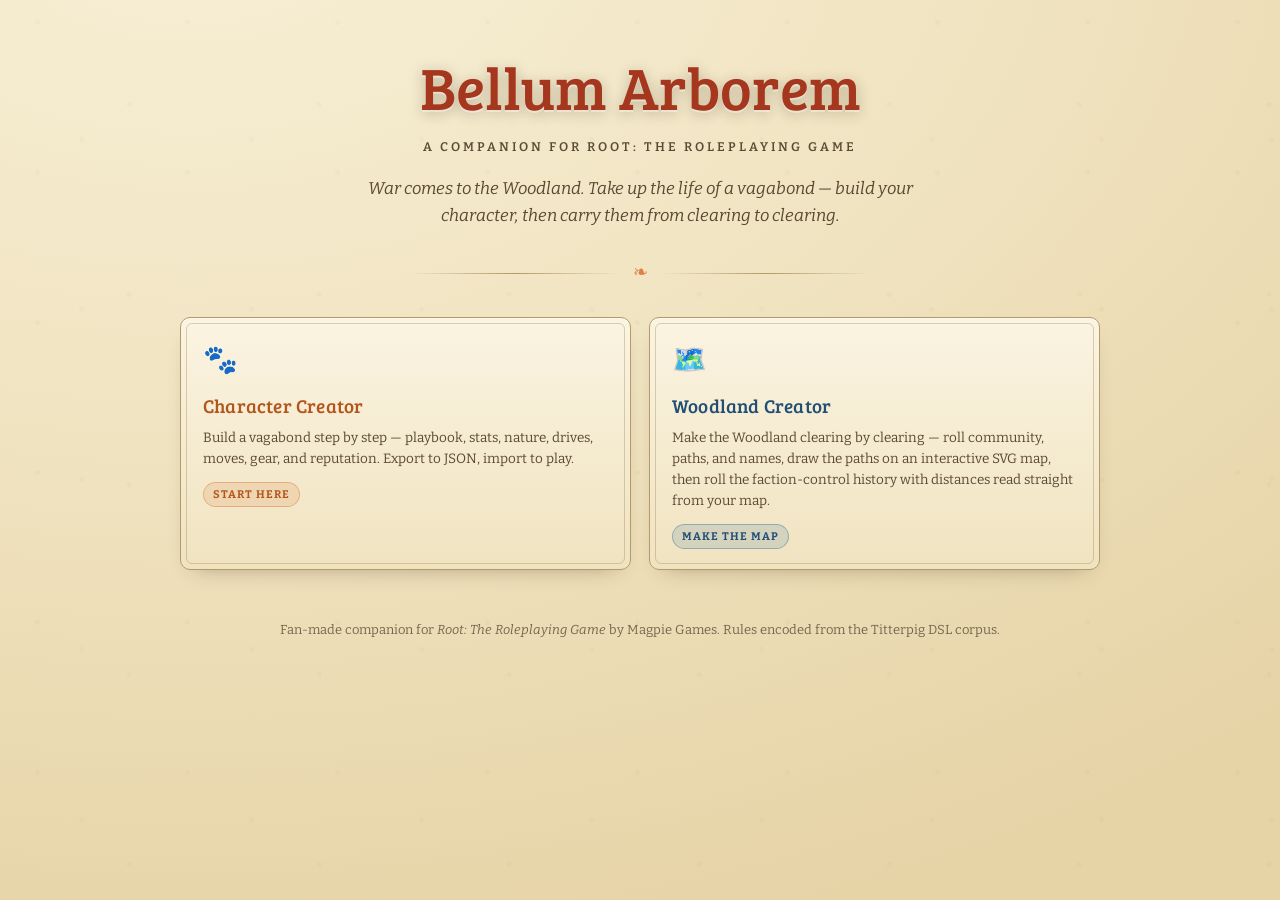
==== index.html @ 0b042b9a "Add interactive SVG map to the Woodland Creator The Map step now includes a draw-your-own map on an " ====
<!doctype html>
<html lang="en">
<head>
<meta charset="utf-8">
<meta name="viewport" content="width=device-width, initial-scale=1.0">
<title>Bellum Arborem — A Root Companion</title>
<link rel="stylesheet" href="css/app.css">
</head>
<body>
<div class="wrap">

  <header>
    <p class="crest">Bellum Arborem</p>
    <p class="subtitle">A companion for Root: The Roleplaying Game</p>
    <p class="blurb">War comes to the Woodland. Take up the life of a vagabond —
      build your character, then carry them from clearing to clearing.</p>
  </header>

  <div class="divider"><span>❧</span></div>

  <div class="grid">

    <a class="card selectable" href="character-creator.html">
      <span style="font-size:28px;display:block;margin-bottom:10px">🐾</span>
      <h3 style="margin:0 0 8px;color:var(--accent-dk)">Character Creator</h3>
      <p class="muted small" style="margin:0">Build a vagabond step by step — playbook, stats,
        nature, drives, moves, gear, and reputation. Export to JSON, import to play.</p>
      <span class="tag marquise" style="margin-top:12px">Start here</span>
    </a>

    <a class="card selectable" href="woodland-creator.html">
      <span style="font-size:28px;display:block;margin-bottom:10px">🗺️</span>
      <h3 style="margin:0 0 8px;color:var(--eyrie-dk)">Woodland Creator</h3>
      <p class="muted small" style="margin:0">Make the Woodland clearing by clearing — roll community,
        paths, and names, draw the paths on an interactive SVG map, then roll the faction-control
        history with distances read straight from your map.</p>
      <span class="tag eyrie" style="margin-top:12px">Make the map</span>
    </a>

  </div>

  <footer>
    <p>Fan-made companion for <em>Root: The Roleplaying Game</em> by Magpie Games.
       Rules encoded from the Titterpig DSL corpus.</p>
  </footer>

</div>
</body>
</html>
---- css/app.css ----
/* Bellum Arborem — Root-styled design system
   Warm storybook Woodland: cream parchment, woodcut ink, faction accents. */

@import url('https://fonts.googleapis.com/css2?family=Bree+Serif&family=Bitter:ital,wght@0,400;0,500;0,600;0,700;1,400;1,500&display=swap');

:root {
  /* Parchment & ink */
  --cream:        #f3e7c9;
  --cream-hi:     #f8f0dc;
  --cream-lo:     #e8d6ab;
  --card:         #fbf4e2;
  --card-lo:      #f0e3c0;
  --ink:          #34281a;
  --ink-soft:     #5b4a34;
  --ink-faint:    #8a7657;
  --line:         #b39a68;
  --line-soft:    #d8c398;

  /* Root faction colors (from the board game) */
  --marquise:     #d9722e;  /* Marquisate — orange */
  --marquise-dk:  #b3561c;
  --eyrie:        #2f6ea0;  /* Eyrie Dynasties — blue */
  --eyrie-dk:     #234f74;
  --alliance:     #4e7c3e;  /* Woodland Alliance — green */
  --alliance-dk:  #385d2c;
  --denizen:      #9a7b33;  /* Denizens — gold/tan */
  --vagabond:     #6b6357;  /* Vagabonds — grey */

  /* Accent roles */
  --accent:       var(--marquise);
  --accent-dk:    var(--marquise-dk);
  --teal:         #2f7d74;
  --rust:         #a6371f;
  --good:         #4e7c3e;
  --bad:          #a6371f;

  --shadow:       rgba(52, 34, 16, .28);
  --shadow-deep:  rgba(52, 34, 16, .45);

  --radius:       10px;
  --radius-sm:    6px;
  --maxw:         960px;
}

* { box-sizing: border-box; }
html, body { margin: 0; min-height: 100%; }

body {
  font-family: 'Bitter', Georgia, serif;
  color: var(--ink);
  background:
    radial-gradient(130% 120% at 15% -10%, #f7efd6 0%, #f0e3c0 50%, #e6d3a6 100%) fixed;
  min-height: 100vh;
  line-height: 1.55;
  -webkit-font-smoothing: antialiased;
}

/* Speckled parchment grain */
body::before {
  content: "";
  position: fixed; inset: 0; z-index: 0; pointer-events: none;
  background-image:
    radial-gradient(circle at 25% 15%, rgba(120,80,30,.05) 0 2px, transparent 3px),
    radial-gradient(circle at 68% 55%, rgba(90,60,20,.045) 0 2px, transparent 3px),
    radial-gradient(circle at 48% 82%, rgba(120,80,30,.045) 0 2px, transparent 3px);
  background-size: 150px 150px, 190px 190px, 170px 170px;
  opacity: .6; mix-blend-mode: multiply;
}

.wrap { position: relative; z-index: 1; max-width: var(--maxw); margin: 0 auto; padding: 40px 20px 90px; }

/* ---------- Typography ---------- */
h1, h2, h3, .display { font-family: 'Bree Serif', Georgia, serif; font-weight: 400; color: var(--ink); letter-spacing: .2px; }

.crest {
  font-family: 'Bree Serif', serif;
  font-size: clamp(38px, 7vw, 60px);
  color: var(--rust);
  text-align: center;
  text-shadow: 0 2px 0 rgba(255,255,255,.4), 0 3px 14px var(--shadow);
  margin: 0 0 4px;
}
.subtitle {
  font-family: 'Bitter', serif; font-weight: 600; letter-spacing: 3px;
  text-transform: uppercase; font-size: 12.5px; color: var(--ink-soft);
  text-align: center; margin: 0 0 20px;
}
.blurb { max-width: 620px; margin: 0 auto 8px; text-align: center; font-style: italic; color: var(--ink-soft); font-size: 17px; }

.eyebrow {
  font-family: 'Bitter', serif; font-weight: 700; font-size: 11px;
  letter-spacing: 2px; text-transform: uppercase; color: var(--accent-dk);
}

/* Woodcut divider */
.divider { display: flex; align-items: center; gap: 14px; margin: 30px auto; max-width: 460px; }
.divider::before, .divider::after {
  content: ""; flex: 1; height: 1px;
  background: linear-gradient(90deg, transparent, var(--line), transparent);
}
.divider span { font-size: 18px; color: var(--accent); opacity: .85; }

/* ---------- Panels & cards ---------- */
.panel {
  background: linear-gradient(180deg, var(--card) 0%, var(--card-lo) 100%);
  border: 1px solid var(--line);
  border-radius: var(--radius);
  box-shadow: 0 1px 0 rgba(255,255,255,.5) inset, 0 12px 26px -16px var(--shadow-deep);
  padding: 24px 26px;
}

.card {
  position: relative; display: block; text-decoration: none; color: inherit;
  background: linear-gradient(180deg, var(--card) 0%, var(--card-lo) 100%);
  border: 1px solid var(--line); border-radius: var(--radius);
  padding: 20px 22px;
  box-shadow: 0 1px 0 rgba(255,255,255,.45) inset, 0 10px 22px -15px var(--shadow-deep);
  transition: transform .14s ease, box-shadow .14s ease, border-color .14s ease;
}
.card::before {
  content: ""; position: absolute; inset: 5px; border: 1px solid rgba(140,110,60,.3);
  border-radius: calc(var(--radius) - 4px); pointer-events: none;
}
.card.selectable { cursor: pointer; }
.card.selectable:hover { transform: translateY(-3px); border-color: var(--accent); box-shadow: 0 1px 0 rgba(255,255,255,.55) inset, 0 16px 28px -14px var(--shadow-deep); }
.card.selected { border-color: var(--accent); box-shadow: 0 0 0 2px var(--accent) inset, 0 12px 24px -14px var(--shadow-deep); }
.card.selected::after {
  content: "✓"; position: absolute; top: 10px; right: 12px;
  font-family: 'Bree Serif', serif; color: var(--accent-dk); font-size: 18px;
}

.grid { display: grid; grid-template-columns: repeat(auto-fit, minmax(250px, 1fr)); gap: 18px; }

/* ---------- Buttons ---------- */
.btn {
  font-family: 'Bitter', serif; font-weight: 600; font-size: 15px;
  color: var(--cream-hi); background: linear-gradient(180deg, var(--accent) 0%, var(--accent-dk) 100%);
  border: 1px solid var(--accent-dk); border-radius: var(--radius-sm);
  padding: 10px 20px; cursor: pointer;
  box-shadow: 0 1px 0 rgba(255,255,255,.25) inset, 0 6px 14px -8px var(--shadow-deep);
  transition: filter .12s ease, transform .12s ease;
}
.btn:hover { filter: brightness(1.06); }
.btn:active { transform: translateY(1px); }
.btn:disabled { opacity: .45; cursor: not-allowed; filter: none; }
.btn.ghost { background: transparent; color: var(--ink); border-color: var(--line); box-shadow: none; }
.btn.ghost:hover { background: rgba(0,0,0,.04); }
.btn.small { padding: 6px 13px; font-size: 13.5px; }

/* ---------- Form controls ---------- */
label.field { display: block; margin: 0 0 14px; }
label.field > .lbl { display: block; font-family: 'Bitter', serif; font-weight: 700; font-size: 12px; letter-spacing: 1px; text-transform: uppercase; color: var(--ink-soft); margin-bottom: 5px; }
input[type=text], textarea, select {
  width: 100%; font-family: 'Bitter', serif; font-size: 15px; color: var(--ink);
  background: var(--cream-hi); border: 1px solid var(--line); border-radius: var(--radius-sm);
  padding: 9px 12px;
}
textarea { resize: vertical; min-height: 60px; line-height: 1.5; }
input:focus, textarea:focus, select:focus { outline: none; border-color: var(--accent); box-shadow: 0 0 0 2px rgba(217,114,46,.25); }

/* Chips / tags */
.tag {
  display: inline-block; font-family: 'Bitter', serif; font-size: 11px; font-weight: 700;
  letter-spacing: 1px; text-transform: uppercase; padding: 3px 9px; border-radius: 20px;
  background: rgba(154,123,51,.16); color: var(--denizen); border: 1px solid rgba(154,123,51,.35);
}
.tag.marquise { background: rgba(217,114,46,.15); color: var(--marquise-dk); border-color: rgba(217,114,46,.4); }
.tag.eyrie    { background: rgba(47,110,160,.15); color: var(--eyrie-dk); border-color: rgba(47,110,160,.4); }
.tag.alliance { background: rgba(78,124,62,.15); color: var(--alliance-dk); border-color: rgba(78,124,62,.4); }
.tag.vagabond { background: rgba(107,99,87,.15); color: var(--vagabond); border-color: rgba(107,99,87,.4); }

/* Stat pips */
.stat-row { display: flex; flex-wrap: wrap; gap: 12px; }
.stat {
  flex: 1 1 120px; text-align: center; padding: 12px 8px;
  background: var(--cream-hi); border: 1px solid var(--line); border-radius: var(--radius-sm);
}
.stat .name { font-family: 'Bitter', serif; font-weight: 700; font-size: 11px; letter-spacing: 1.5px; text-transform: uppercase; color: var(--ink-soft); }
.stat .val { font-family: 'Bree Serif', serif; font-size: 30px; color: var(--rust); line-height: 1.1; }
.stat .val.pos::before { content: "+"; }

footer { text-align: center; margin-top: 50px; font-size: 13px; color: var(--ink-soft); opacity: .8; }
footer a { color: var(--teal); }

.muted { color: var(--ink-soft); }
.small { font-size: 13.5px; }
.center { text-align: center; }
.hidden { display: none !important; }
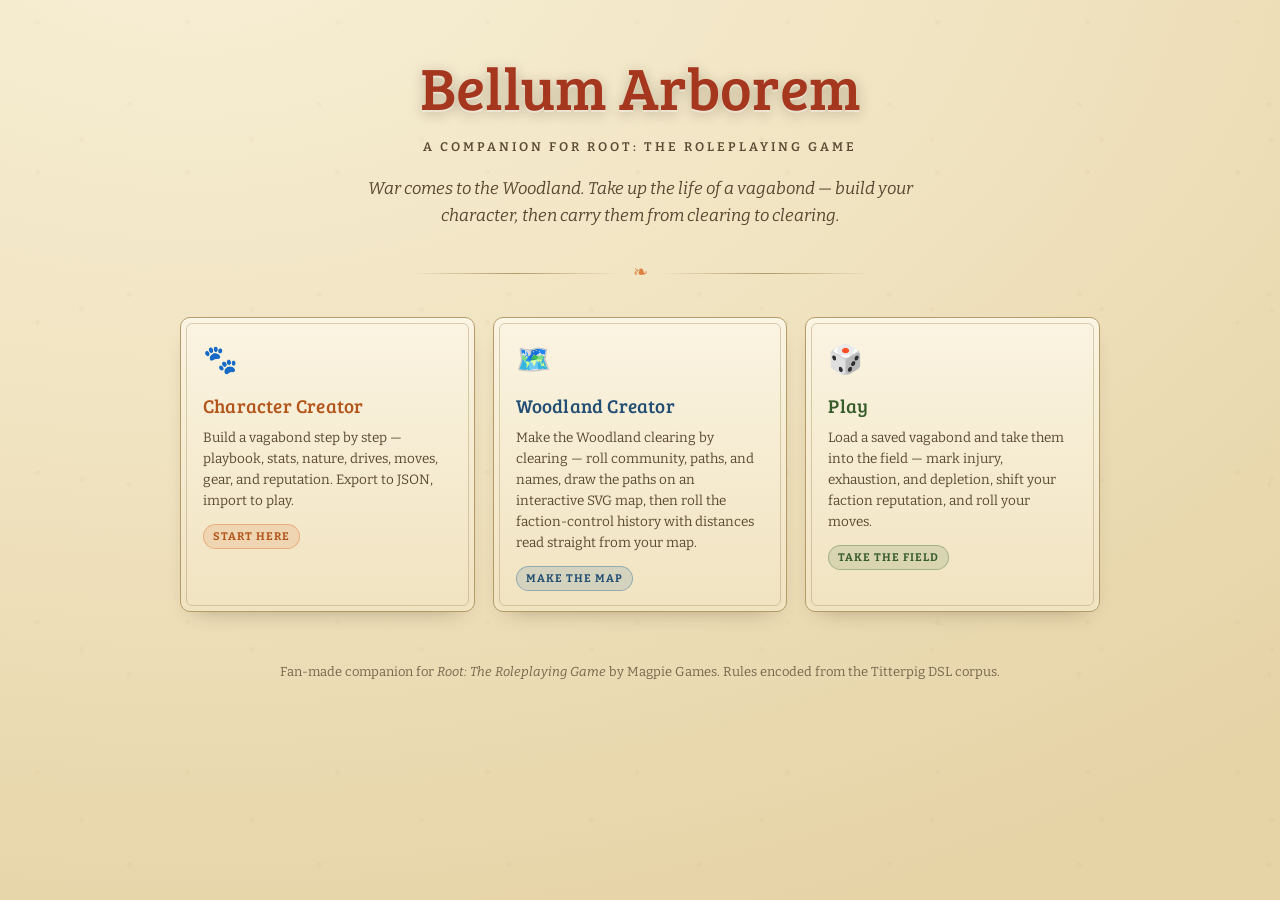
==== commit 145058b3: "Add Play mode — take a loaded vagabond into the field New section (play.html + js/play.js): load a c" ====
--- a/index.html
+++ b/index.html
@@ -37,6 +37,14 @@
       <span class="tag eyrie" style="margin-top:12px">Make the map</span>
     </a>
 
+    <a class="card selectable" href="play.html">
+      <span style="font-size:28px;display:block;margin-bottom:10px">🎲</span>
+      <h3 style="margin:0 0 8px;color:var(--alliance-dk)">Play</h3>
+      <p class="muted small" style="margin:0">Load a saved vagabond and take them into the field — mark
+        injury, exhaustion, and depletion, shift your faction reputation, and roll your moves.</p>
+      <span class="tag alliance" style="margin-top:12px">Take the field</span>
+    </a>
+
   </div>
 
   <footer>
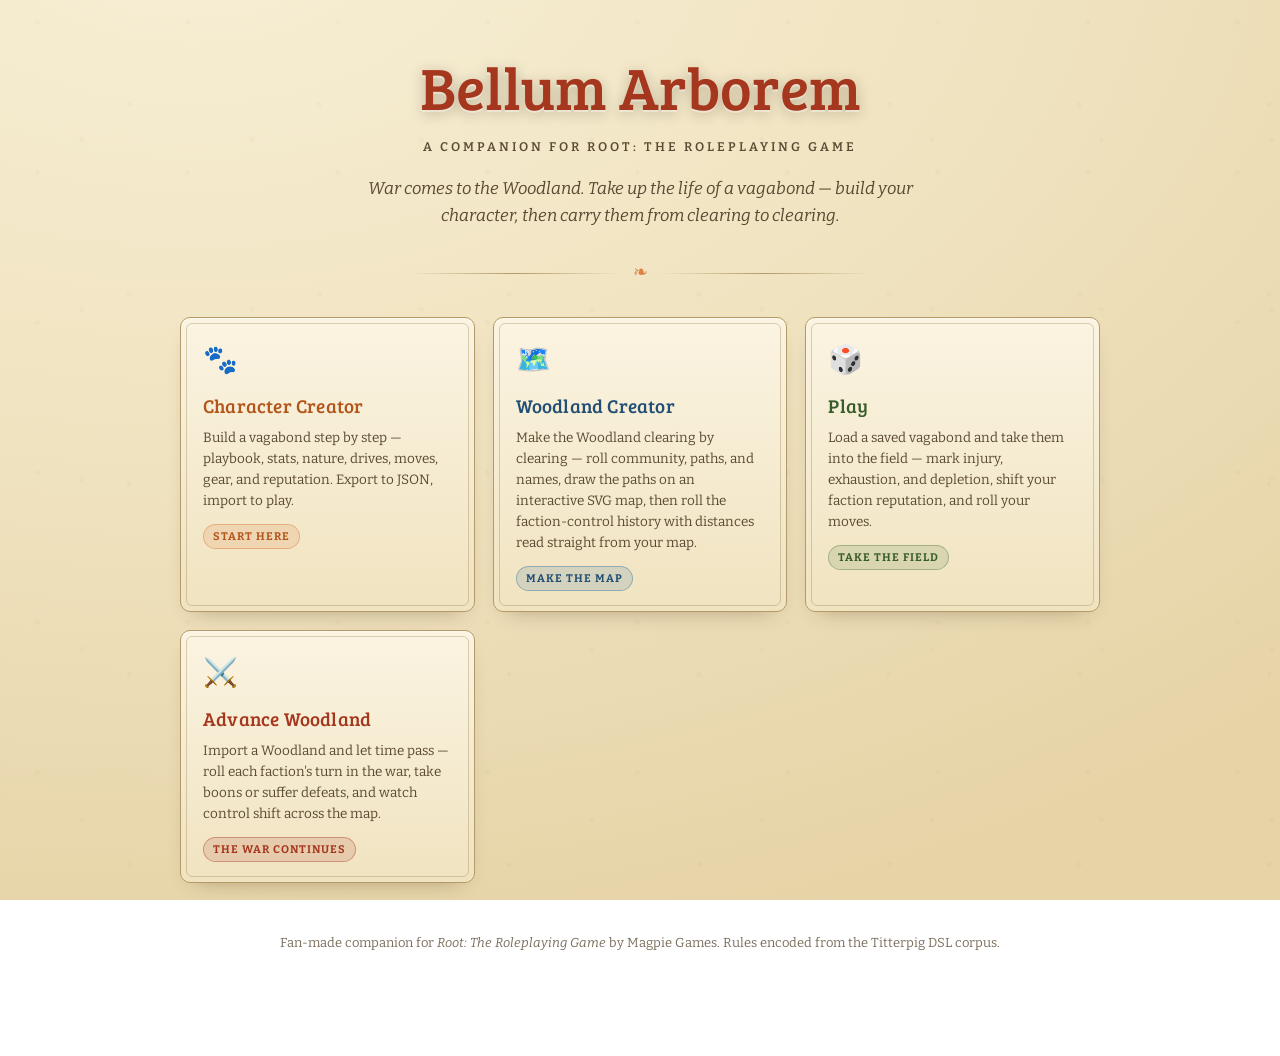
==== commit a887db93: "Add Advance Woodland — the "time passes" war loop New section (advance-woodland.html + js/advance.js" ====
--- a/index.html
+++ b/index.html
@@ -45,6 +45,14 @@
       <span class="tag alliance" style="margin-top:12px">Take the field</span>
     </a>
 
+    <a class="card selectable" href="advance-woodland.html">
+      <span style="font-size:28px;display:block;margin-bottom:10px">⚔️</span>
+      <h3 style="margin:0 0 8px;color:var(--rust)">Advance Woodland</h3>
+      <p class="muted small" style="margin:0">Import a Woodland and let time pass — roll each faction's
+        turn in the war, take boons or suffer defeats, and watch control shift across the map.</p>
+      <span class="tag" style="margin-top:12px;background:rgba(166,55,31,.14);color:var(--rust);border-color:rgba(166,55,31,.4)">The war continues</span>
+    </a>
+
   </div>
 
   <footer>
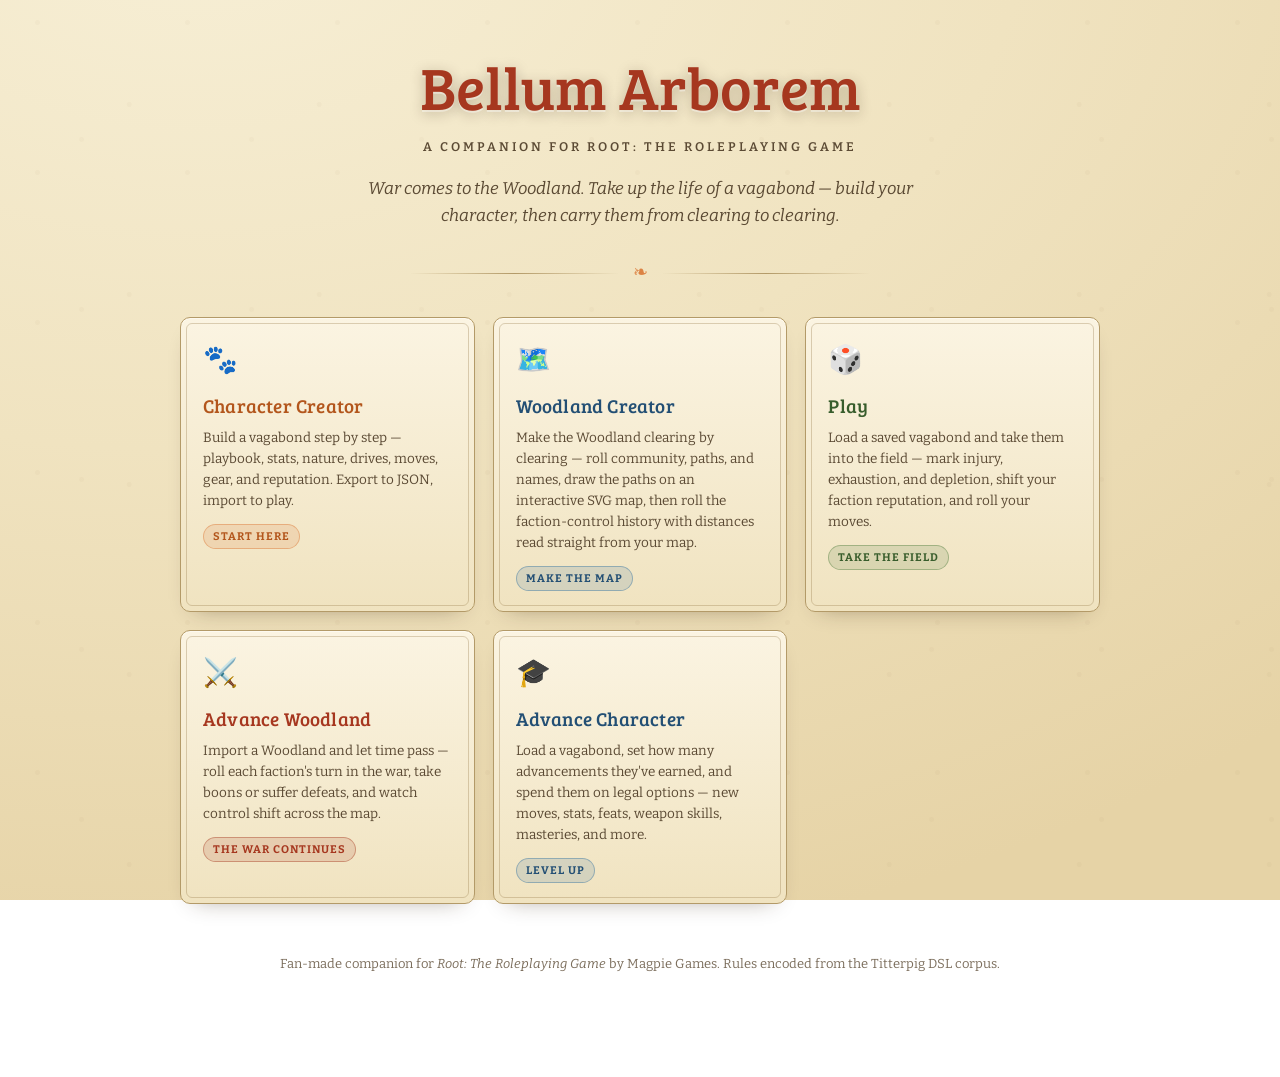
==== commit b0548105: "Add Advance Character section New section (advance-character.html + js/advchar.js): load a character" ====
--- a/index.html
+++ b/index.html
@@ -53,6 +53,14 @@
       <span class="tag" style="margin-top:12px;background:rgba(166,55,31,.14);color:var(--rust);border-color:rgba(166,55,31,.4)">The war continues</span>
     </a>
 
+    <a class="card selectable" href="advance-character.html">
+      <span style="font-size:28px;display:block;margin-bottom:10px">🎓</span>
+      <h3 style="margin:0 0 8px;color:var(--eyrie-dk)">Advance Character</h3>
+      <p class="muted small" style="margin:0">Load a vagabond, set how many advancements they've earned,
+        and spend them on legal options — new moves, stats, feats, weapon skills, masteries, and more.</p>
+      <span class="tag eyrie" style="margin-top:12px">Level up</span>
+    </a>
+
   </div>
 
   <footer>
--- a/css/app.css
+++ b/css/app.css
@@ -172,12 +172,35 @@
 /* Stat pips */
 .stat-row { display: flex; flex-wrap: wrap; gap: 12px; }
 .stat {
-  flex: 1 1 120px; text-align: center; padding: 12px 8px;
+  position: relative; flex: 1 1 120px; text-align: center; padding: 12px 8px;
   background: var(--cream-hi); border: 1px solid var(--line); border-radius: var(--radius-sm);
 }
 .stat .name { font-family: 'Bitter', serif; font-weight: 700; font-size: 11px; letter-spacing: 1.5px; text-transform: uppercase; color: var(--ink-soft); }
 .stat .val { font-family: 'Bree Serif', serif; font-size: 30px; color: var(--rust); line-height: 1.1; }
 .stat .val.pos::before { content: "+"; }
+.stat.selectable { cursor: pointer; transition: border-color .12s ease, box-shadow .12s ease; }
+.stat.selectable:hover { border-color: var(--accent); }
+.stat.selected { border-color: var(--accent); box-shadow: 0 0 0 2px var(--accent) inset; }
+.stat.disabled { opacity: .5; cursor: not-allowed; }
+
+/* Suggestion chips (Identity) */
+.chips { display: flex; flex-wrap: wrap; gap: 6px; margin: 0 0 7px; }
+.chip {
+  font-family: 'Bitter', serif; font-size: 12.5px; color: var(--ink-soft);
+  background: var(--cream-hi); border: 1px solid var(--line); border-radius: 20px;
+  padding: 4px 11px; cursor: pointer; transition: background .1s ease, border-color .1s ease, color .1s ease;
+}
+.chip:hover { background: #fbf0dd; border-color: var(--accent); color: var(--accent-dk); }
+
+/* Connection blocks */
+.conn { border: 1px solid var(--line-soft); border-radius: var(--radius-sm); background: var(--cream-hi); padding: 12px 14px; }
+.conn-name { font-family: 'Bree Serif', serif; font-size: 15px; color: var(--accent-dk); }
+.conn-prompt { margin: 3px 0 8px; font-size: 14px; line-height: 1.45; color: var(--ink-soft); }
+.stat .boost-tag {
+  position: absolute; top: 4px; right: 6px; font-family: 'Bitter', serif; font-weight: 700; font-size: 11px;
+  color: var(--alliance-dk); background: rgba(78,124,62,.18); border: 1px solid rgba(78,124,62,.4);
+  border-radius: 10px; padding: 1px 6px;
+}
 
 footer { text-align: center; margin-top: 50px; font-size: 13px; color: var(--ink-soft); opacity: .8; }
 footer a { color: var(--teal); }
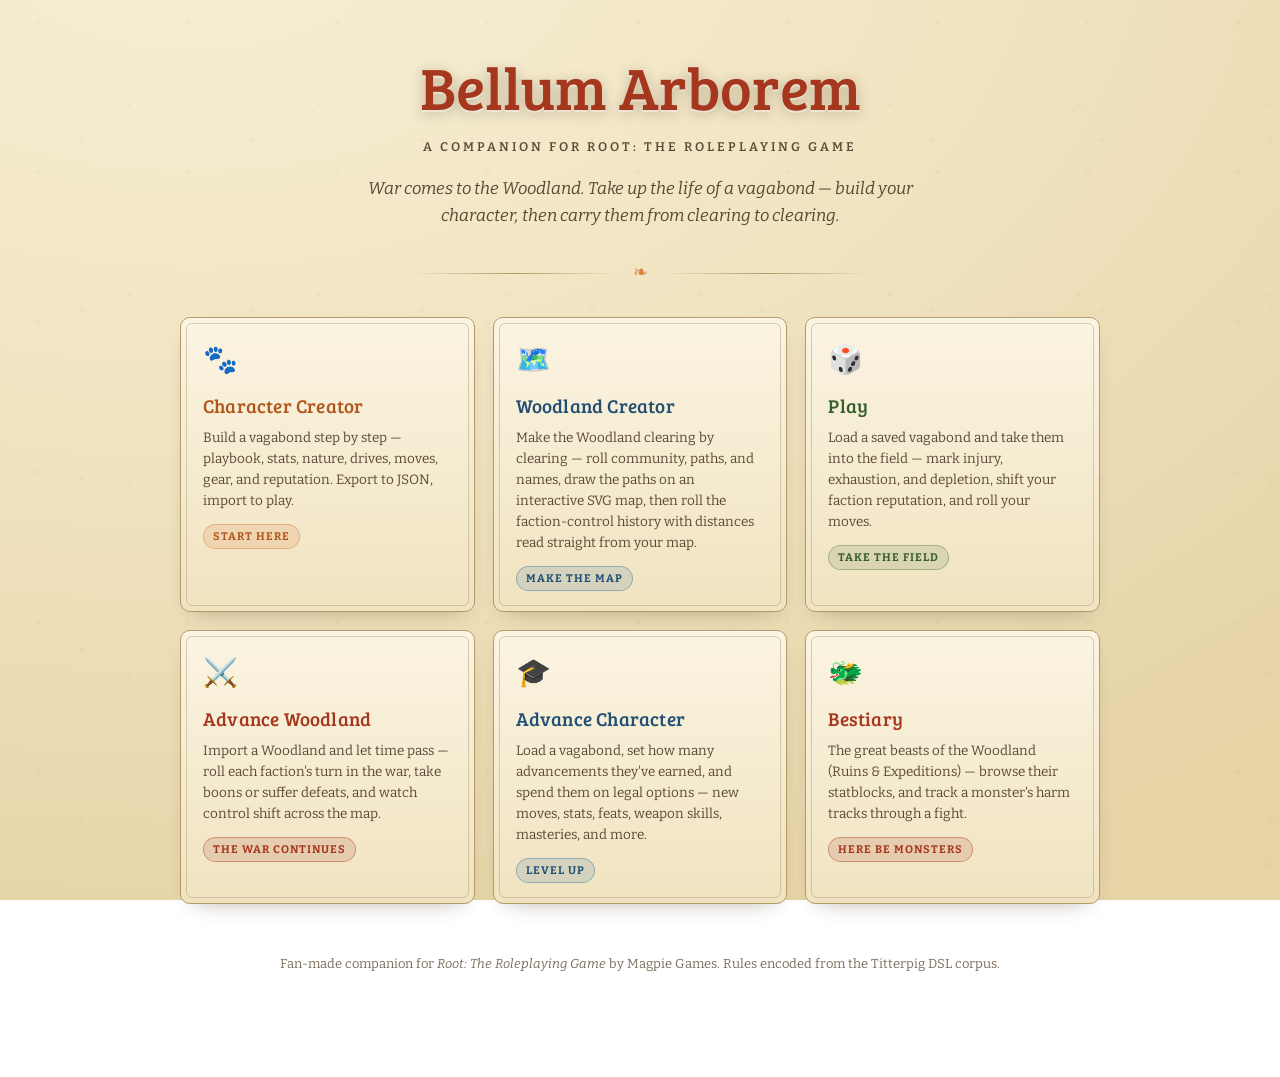
==== commit d011b6fd: "Add Bestiary section (B3) New standalone section (bestiary.html + js/bestiary.js): the ten Ruins & E" ====
--- a/index.html
+++ b/index.html
@@ -61,6 +61,14 @@
       <span class="tag eyrie" style="margin-top:12px">Level up</span>
     </a>
 
+    <a class="card selectable" href="bestiary.html">
+      <span style="font-size:28px;display:block;margin-bottom:10px">🐲</span>
+      <h3 style="margin:0 0 8px;color:var(--rust)">Bestiary</h3>
+      <p class="muted small" style="margin:0">The great beasts of the Woodland (Ruins & Expeditions) — browse
+        their statblocks, and track a monster's harm tracks through a fight.</p>
+      <span class="tag" style="margin-top:12px;background:rgba(166,55,31,.14);color:var(--rust);border-color:rgba(166,55,31,.4)">Here be monsters</span>
+    </a>
+
   </div>
 
   <footer>
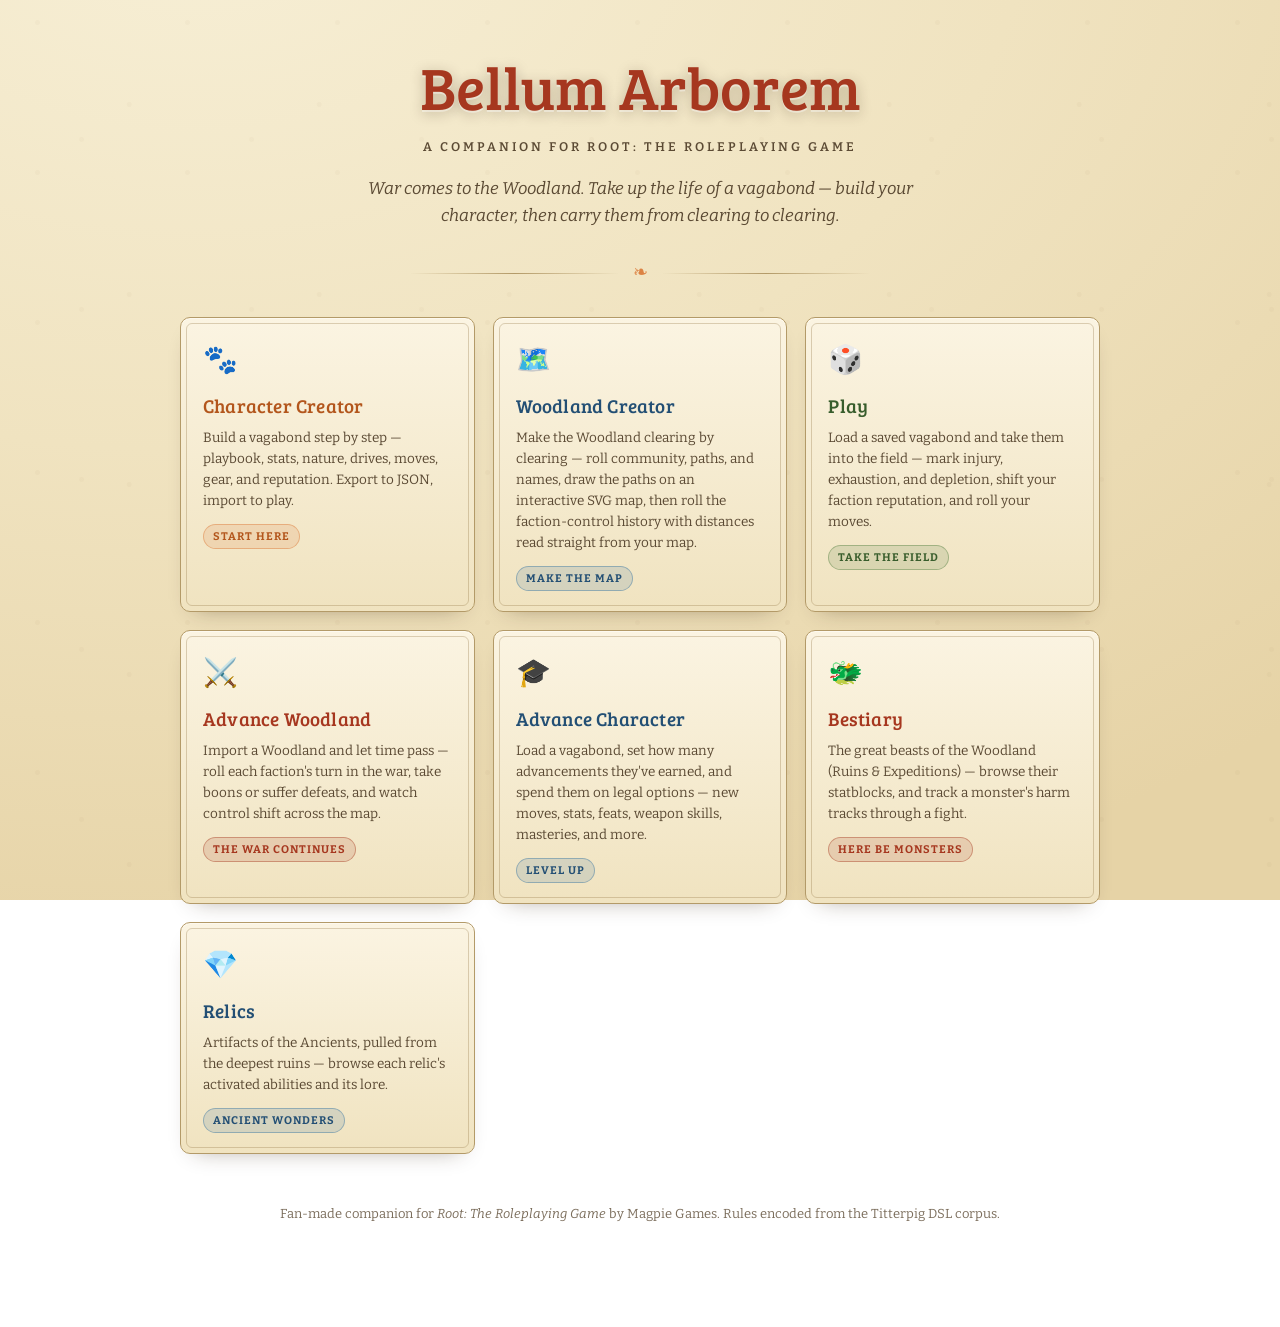
==== commit c55d4472: "Add Relics section (B4) New standalone reference (relics.html + js/relics.js): the five Ruins & Expe" ====
--- a/index.html
+++ b/index.html
@@ -69,6 +69,14 @@
       <span class="tag" style="margin-top:12px;background:rgba(166,55,31,.14);color:var(--rust);border-color:rgba(166,55,31,.4)">Here be monsters</span>
     </a>
 
+    <a class="card selectable" href="relics.html">
+      <span style="font-size:28px;display:block;margin-bottom:10px">💎</span>
+      <h3 style="margin:0 0 8px;color:var(--eyrie-dk)">Relics</h3>
+      <p class="muted small" style="margin:0">Artifacts of the Ancients, pulled from the deepest ruins —
+        browse each relic's activated abilities and its lore.</p>
+      <span class="tag eyrie" style="margin-top:12px">Ancient wonders</span>
+    </a>
+
   </div>
 
   <footer>
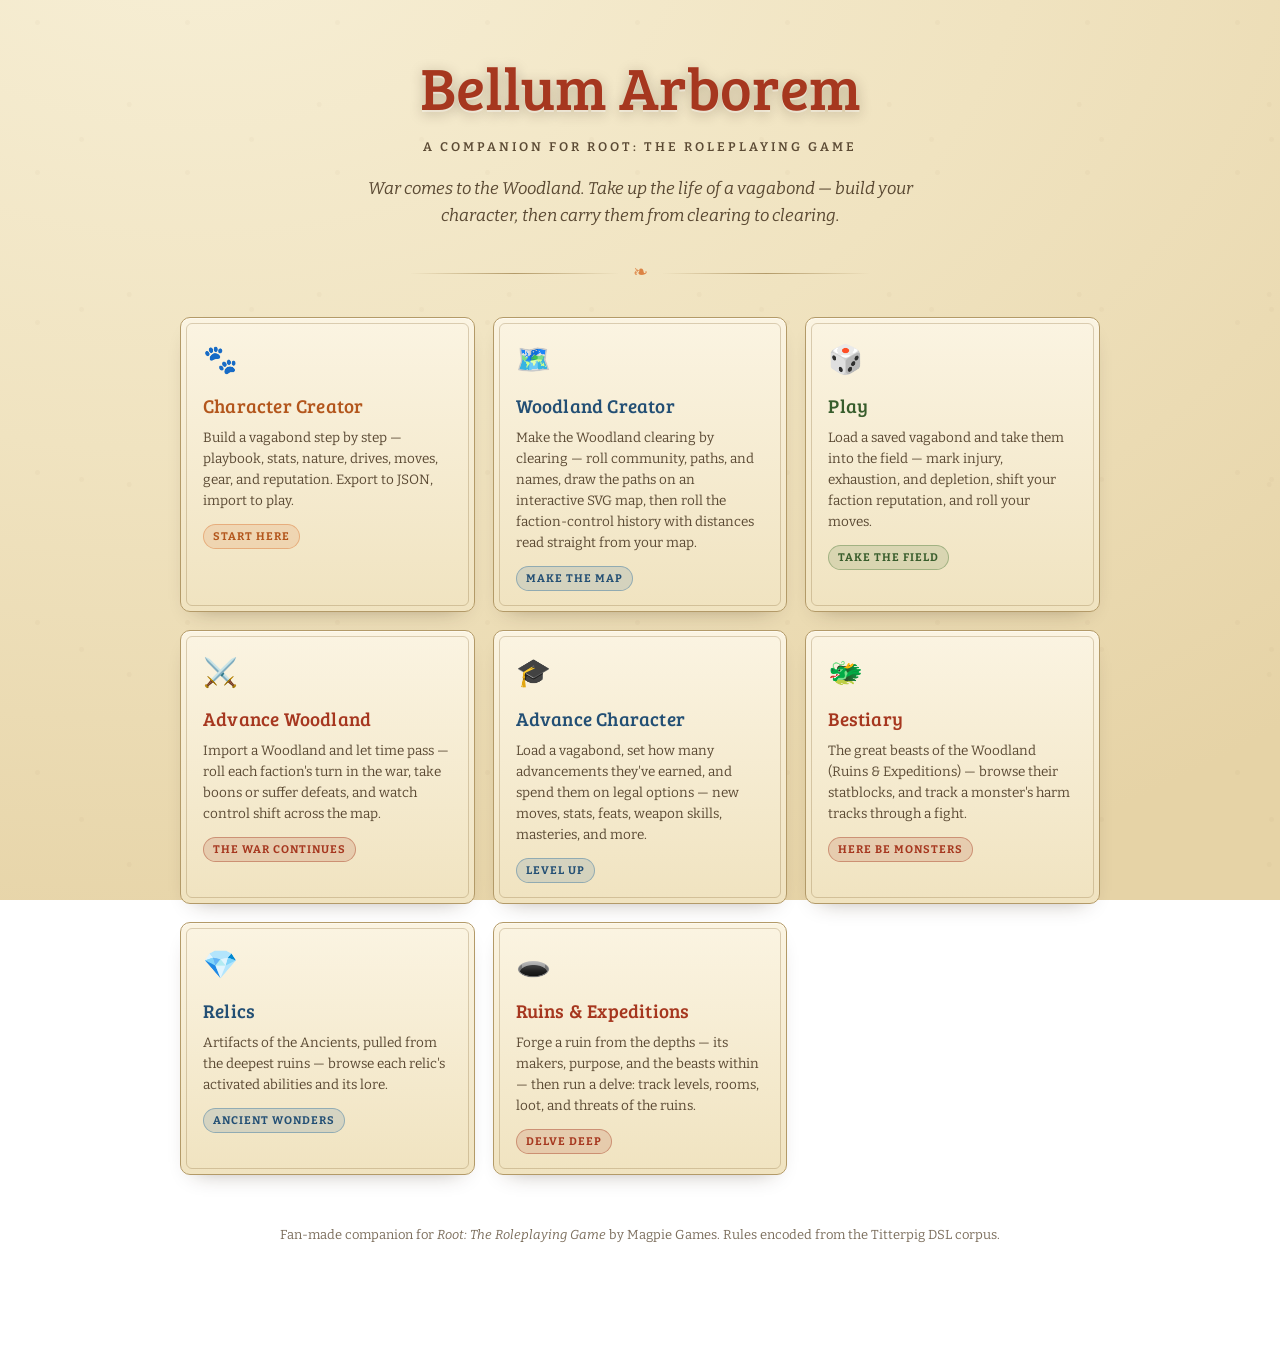
==== commit 118558b7: "B5: Ruins & Expeditions delve generator and tracker Add the flagship R&E feature — a section to forg" ====
--- a/index.html
+++ b/index.html
@@ -77,6 +77,14 @@
       <span class="tag eyrie" style="margin-top:12px">Ancient wonders</span>
     </a>
 
+    <a class="card selectable" href="expeditions.html">
+      <span style="font-size:28px;display:block;margin-bottom:10px">🕳️</span>
+      <h3 style="margin:0 0 8px;color:var(--rust)">Ruins &amp; Expeditions</h3>
+      <p class="muted small" style="margin:0">Forge a ruin from the depths — its makers, purpose, and
+        the beasts within — then run a delve: track levels, rooms, loot, and threats of the ruins.</p>
+      <span class="tag" style="margin-top:12px;background:rgba(166,55,31,.14);color:var(--rust);border-color:rgba(166,55,31,.4)">Delve deep</span>
+    </a>
+
   </div>
 
   <footer>
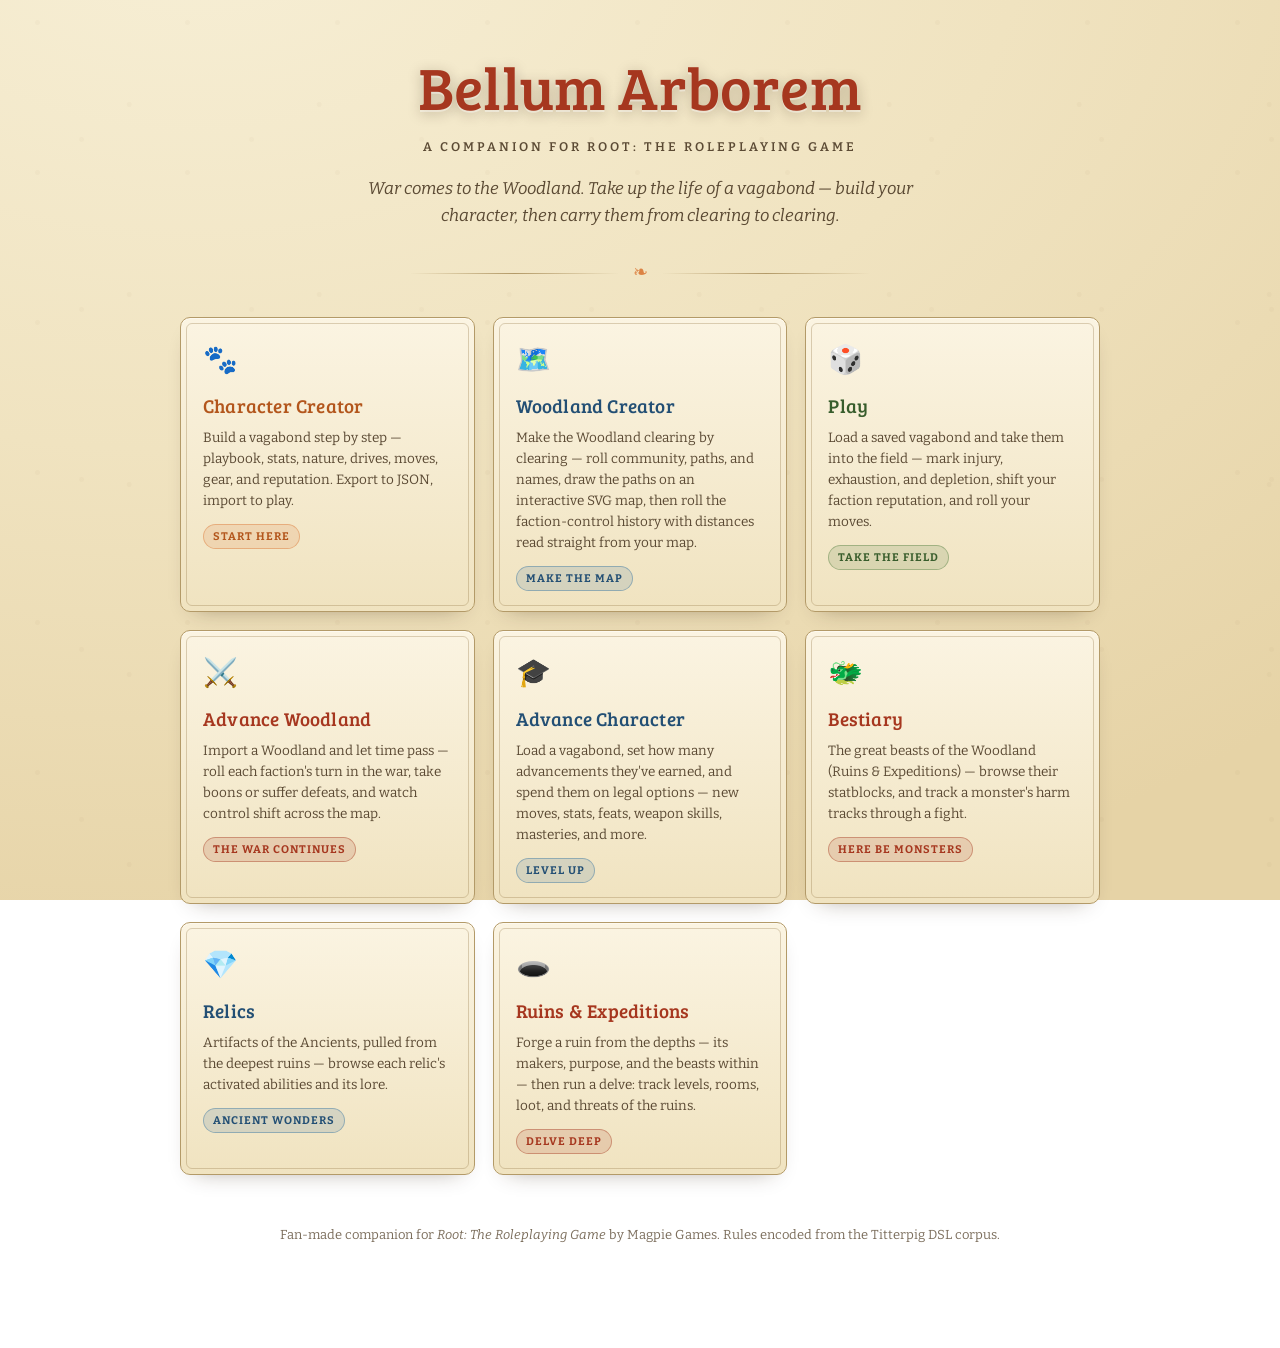
==== commit f98db78f: "Accessibility & UX quick wins - Page titles are now <h1> (were <p class=crest>) on every page, fixin" ====
--- a/index.html
+++ b/index.html
@@ -10,7 +10,7 @@
 <div class="wrap">
 
   <header>
-    <p class="crest">Bellum Arborem</p>
+    <h1 class="crest">Bellum Arborem</h1>
     <p class="subtitle">A companion for Root: The Roleplaying Game</p>
     <p class="blurb">War comes to the Woodland. Take up the life of a vagabond —
       build your character, then carry them from clearing to clearing.</p>
--- a/css/app.css
+++ b/css/app.css
@@ -12,7 +12,7 @@
   --card-lo:      #f0e3c0;
   --ink:          #34281a;
   --ink-soft:     #5b4a34;
-  --ink-faint:    #8a7657;
+  --ink-faint:    #77643f;  /* darkened for AA contrast on cream (~5:1) */
   --line:         #b39a68;
   --line-soft:    #d8c398;
 
@@ -134,7 +134,7 @@
 /* ---------- Buttons ---------- */
 .btn {
   font-family: 'Bitter', serif; font-weight: 600; font-size: 15px;
-  color: var(--cream-hi); background: linear-gradient(180deg, var(--accent) 0%, var(--accent-dk) 100%);
+  color: #fff; background: linear-gradient(180deg, #b85d20 0%, #9e4a14 100%);
   border: 1px solid var(--accent-dk); border-radius: var(--radius-sm);
   padding: 10px 20px; cursor: pointer;
   box-shadow: 0 1px 0 rgba(255,255,255,.25) inset, 0 6px 14px -8px var(--shadow-deep);
@@ -158,6 +158,10 @@
 textarea { resize: vertical; min-height: 60px; line-height: 1.5; }
 input:focus, textarea:focus, select:focus { outline: none; border-color: var(--accent); box-shadow: 0 0 0 2px rgba(217,114,46,.25); }
 
+/* Keyboard focus ring for every interactive element (buttons, custom div/span controls, SVG nodes). */
+:focus-visible { outline: 3px solid var(--eyrie-dk); outline-offset: 2px; border-radius: 3px; }
+a:focus-visible, .btn:focus-visible { outline-offset: 3px; }
+
 /* Chips / tags */
 .tag {
   display: inline-block; font-family: 'Bitter', serif; font-size: 11px; font-weight: 700;
@@ -191,6 +195,22 @@
   padding: 4px 11px; cursor: pointer; transition: background .1s ease, border-color .1s ease, color .1s ease;
 }
 .chip:hover { background: #fbf0dd; border-color: var(--accent); color: var(--accent-dk); }
+
+/* Pick list (selectable option rows — factions, playbooks, moves, …) */
+.picklist { display: flex; flex-direction: column; gap: 12px; }
+.pick {
+  position: relative; border: 1px solid var(--line); border-radius: var(--radius-sm);
+  background: var(--cream-hi); padding: 14px 16px 14px 46px; cursor: pointer; transition: border-color .12s, background .12s;
+}
+.pick:hover { border-color: var(--accent); }
+.pick.on { border-color: var(--accent); background: #fbf0dd; box-shadow: 0 0 0 1px var(--accent) inset; }
+.pick .mark { position: absolute; left: 14px; top: 15px; width: 20px; height: 20px; border: 2px solid var(--line); border-radius: 5px; display: flex; align-items: center; justify-content: center; font-size: 13px; color: var(--cream-hi); }
+.pick.radio .mark { border-radius: 50%; }
+.pick.on .mark { background: var(--accent); border-color: var(--accent-dk); }
+.pick.on .mark::after { content: "✓"; }
+.pick .p-title { font-family: 'Bree Serif', serif; font-size: 16px; color: var(--ink); }
+.pick .p-sub { color: var(--ink-soft); font-size: 14px; margin-top: 3px; }
+.pick.disabled { opacity: .5; cursor: not-allowed; }
 
 /* Connection blocks */
 .conn { border: 1px solid var(--line-soft); border-radius: var(--radius-sm); background: var(--cream-hi); padding: 12px 14px; }
@@ -209,3 +229,17 @@
 .small { font-size: 13.5px; }
 .center { text-align: center; }
 .hidden { display: none !important; }
+
+/* ---------- Print: lay the sheet out flat, hide app chrome ---------- */
+@media print {
+  body { background: #fff !important; color: #000; }
+  body::before { display: none !important; }              /* speckle grain */
+  .topbar, .toast, .navbtns, footer, .steps, .step-pip, .stepper,
+  .btn, button, input[type=file], .home, .divider { display: none !important; }
+  .wrap { max-width: none; margin: 0; padding: 0; }
+  .panel, .card, .ruincard, .mcard, .rcard, .review, .inst {
+    box-shadow: none !important; border-color: #bbb !important; break-inside: avoid;
+  }
+  a { color: #000; text-decoration: none; }
+  h1, h2, h3, h4 { break-after: avoid; }
+}
